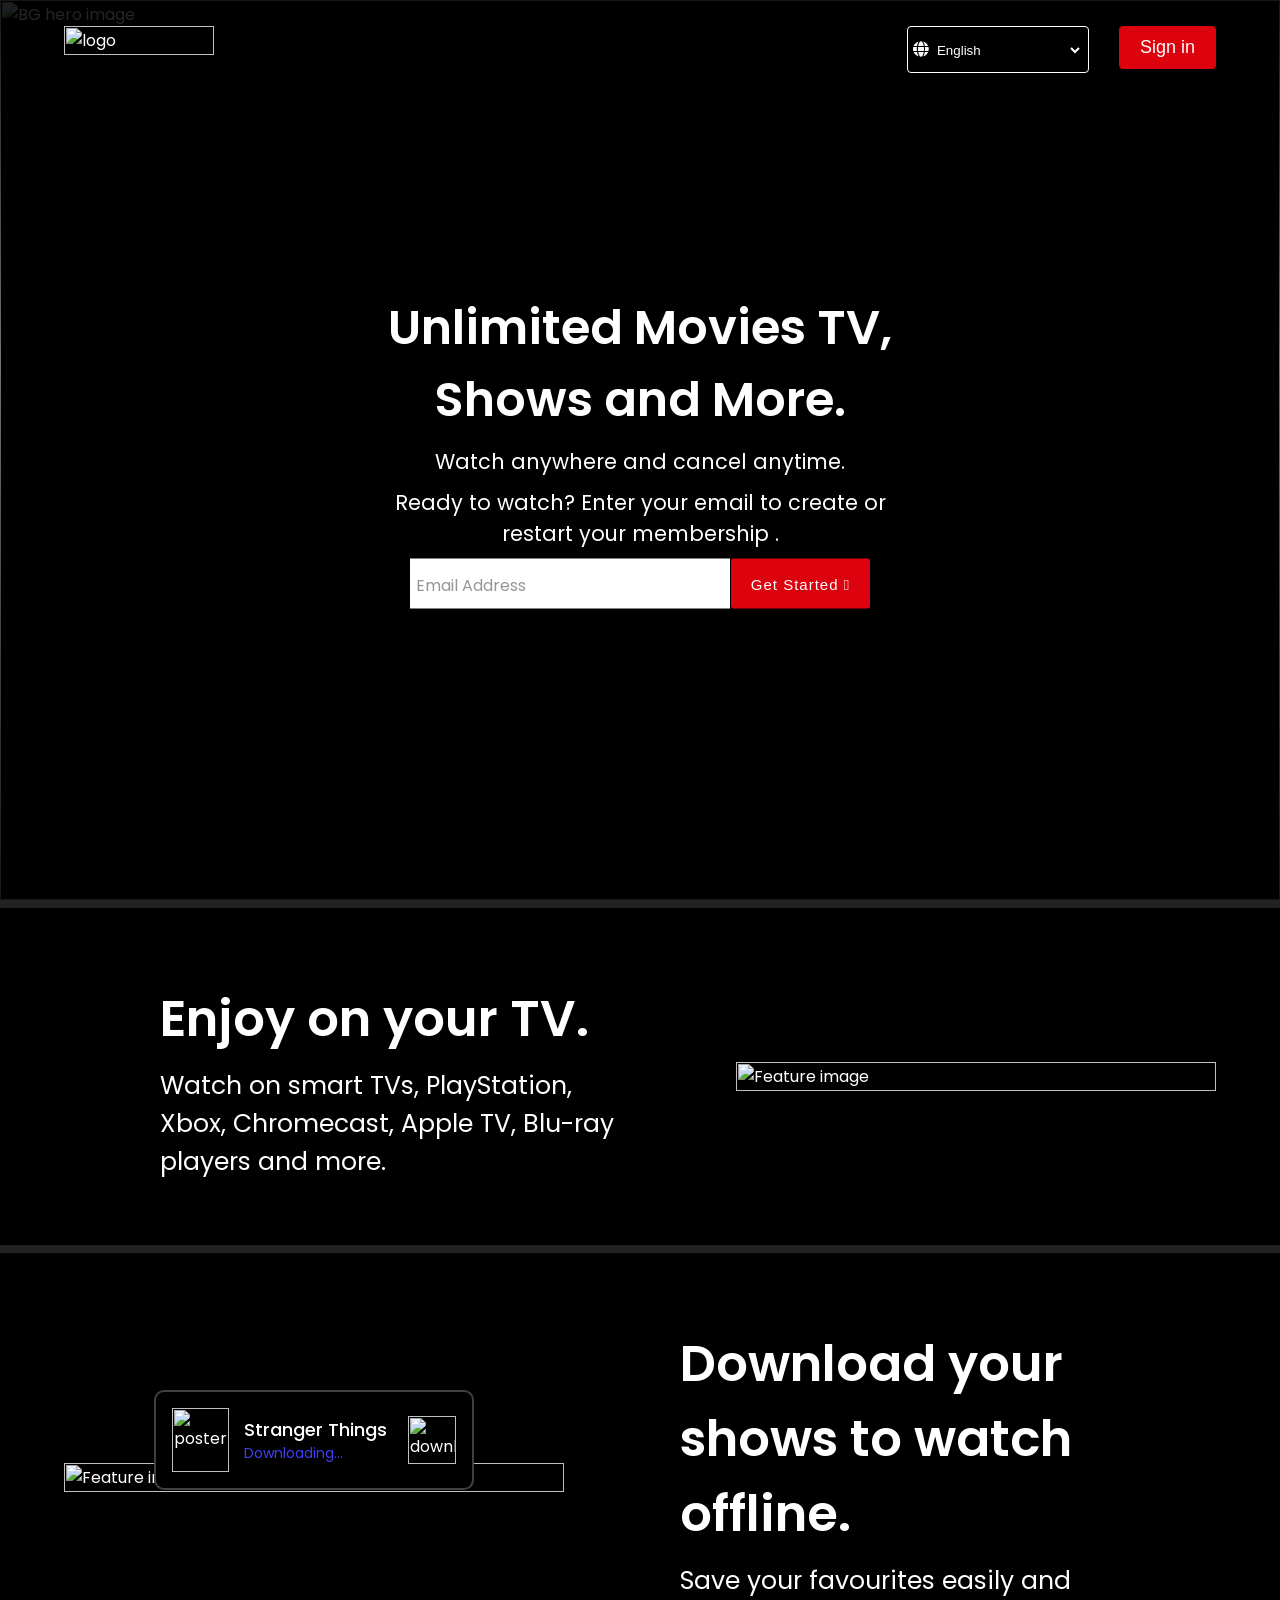
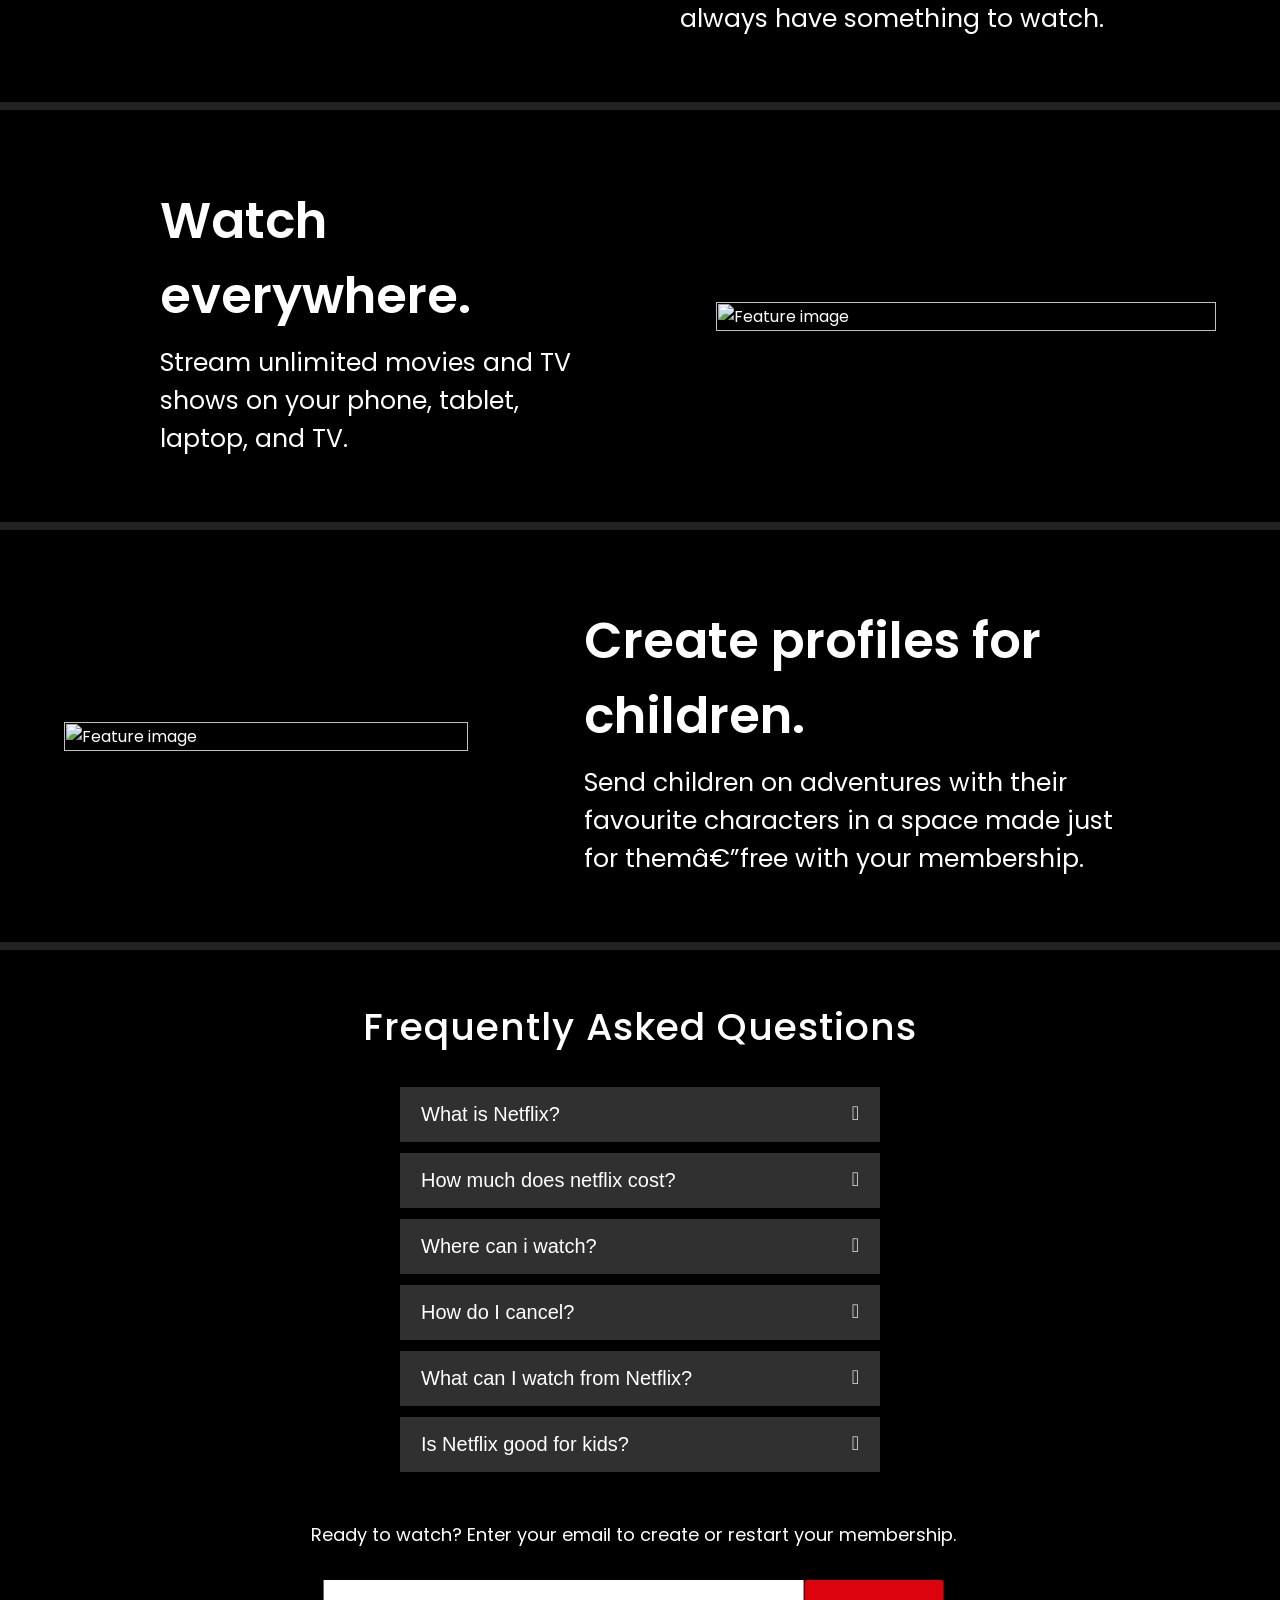
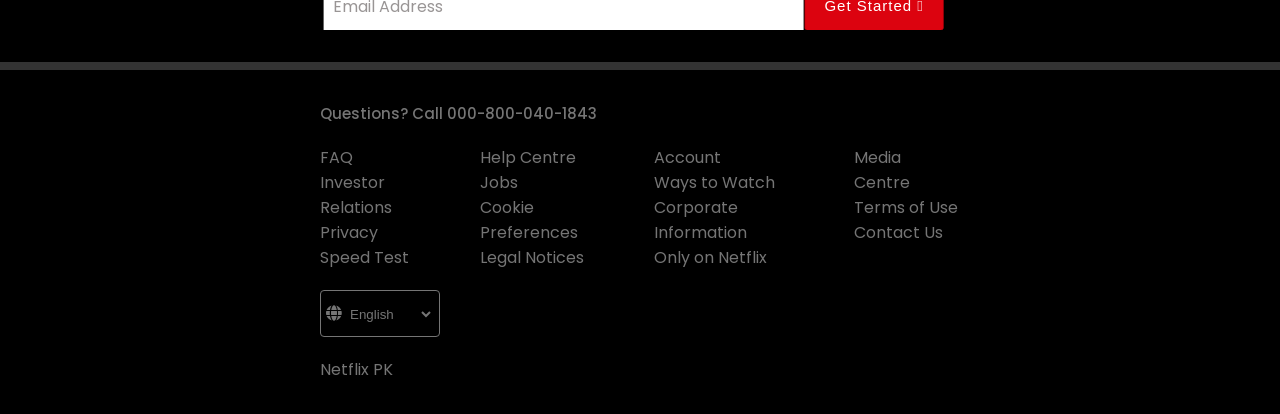
==== index.html @ ee26798b "Initial commit of Netflix Clone files" ====
<html>
  <head>
    <meta name="description" content="Hello this is my first web page!." />
    <meta name="viewport" content="width=device-width, initial-scale=1.0" />
    <link rel="stylesheet" href="src/styles.css" />
    <link
      rel="stylesheet"
      href="https://pro.fontawesome.com/releases/v5.10.0/css/all.css"
      integrity="sha384-AYmEC3Yw5cVb3ZcuHtOA93w35dYTsvhLPVnYs9eStHfGJvOvKxVfELGroGkvsg+p"
      crossorigin="anonymous"
    />
    <link rel="preconnect" href="https://fonts.googleapis.com" />
    <link rel="preconnect" href="https://fonts.gstatic.com" crossorigin />
    <link
      href="https://fonts.googleapis.com/css2?family=Poppins:ital,wght@0,100;0,200;0,300;0,400;0,500;0,600;0,700;0,800;0,900;1,100;1,200;1,300;1,400;1,500;1,600;1,700;1,800;1,900&display=swap"
      rel="stylesheet"
    />
    <title>Netflix PK - Watch TV Shows Online, Watch Movies Online</title>
    <link
      rel="icon"
      href="http://pngimg.com/uploads/netflix/small/netflix_PNG15.png"
    />
  </head>
  <body>
    <header>
      <nav class="navbar">
        <div class="navbar__brand">
          <img
            src="https://www.freepnglogos.com/uploads/netflix-logo-0.png"
            alt="logo"
            class="brand__logo"
          />
        </div>

        <div class="navbar__nav__items">
          <div class="nav__item">
            <div class="dropdown__container">
              <i class="fas fa-globe"></i>
              <select
                name="languages"
                id="languagesSelect"
                class="language__drop__down"
              >
                <option value="english" selected style="color: white;">English</option>
                <option value="hindi" style="color: white;">हिन्दी</option>
              </select>
            </div>
          </div>

          <div class="nav__item">
            <button class="signin__button">Sign in</button>
          </div>
        </div>
      </nav>
    </header>

    <main>
      <section class="hero">
        <div class="hero__bg__image__container">
          <img
            src="https://assets.nflxext.com/ffe/siteui/vlv3/9c5457b8-9ab0-4a04-9fc1-e608d5670f1a/710d74e0-7158-408e-8d9b-23c219dee5df/IN-en-20210719-popsignuptwoweeks-perspective_alpha_website_small.jpg"
            alt="BG hero image"
            class="hero__bg__image"
          />
        </div>
        <div class="hero__bg__overlay"></div>

        <div class="hero__card">
          <h1 class="hero__title">
            Unlimited Movies TV,<br />
            Shows and More.
          </h1>
          <p class="hero__subtitle">Watch anywhere and cancel anytime.</p>
          <p class="hero__description">
            Ready to watch? Enter your email to create or restart your
            membership .
          </p>

          <div class="email__form__container">
            <div class="form__container">
              <input type="email" class="email__input" placeholder=" " />
              <label class="email__label">Email Address</label>
            </div>
            <button class="primary__button">
              Get Started <i class="fal fa-chevron-right"></i>
            </button>
          </div>
        </div>
      </section>
      <section class="features__container">
        <!-- Feature 1 -->
        <div class="feature">
          <div class="feature__details">
            <h3 class="feature__title">Enjoy on your TV.</h3>
            <h5 class="feature__sub__title">
              Watch on smart TVs, PlayStation, Xbox, Chromecast, Apple TV,
              Blu-ray players and more.
            </h5>
          </div>
          <div class="feature__image__container">
            <img
              src="https://assets.nflxext.com/ffe/siteui/acquisition/ourStory/fuji/desktop/tv.png"
              alt="Feature image"
              class="feature__image"
            />
            <div class="feature__backgroud__video__container">
              <video
                autoplay=""
                loop=""
                muted=""
                class="feature__backgroud__video"
              >
                <source
                  src="https://assets.nflxext.com/ffe/siteui/acquisition/ourStory/fuji/desktop/video-tv-in-0819.m4v"
                  type="video/mp4"
                />
              </video>
            </div>
          </div>
        </div>
        <!-- Feature 2 -->
        <div class="feature">
          <div class="feature__details">
            <h3 class="feature__title">
              Download your shows to watch offline.
            </h3>
            <h5 class="feature__sub__title">
              Save your favourites easily and always have something to watch.
            </h5>
          </div>
          <div class="feature__image__container">
            <img
              src="https://assets.nflxext.com/ffe/siteui/acquisition/ourStory/fuji/desktop/mobile-0819.jpg"
              alt="Feature image"
              class="feature__image"
            />
            <div class="feature__2__poster__container">
              <div class="poster__container">
                <img
                  src="https://assets.nflxext.com/ffe/siteui/acquisition/ourStory/fuji/desktop/boxshot.png"
                  alt="poster"
                  class="poster"
                />
              </div>
              <div class="poster__details">
                <h4>Stranger Things</h4>
                <h6>Downloading...</h6>
              </div>
              <div class="download__gif__container">
                <img
                  src="https://assets.nflxext.com/ffe/siteui/acquisition/ourStory/fuji/desktop/download-icon.gif"
                  alt="downloading gif"
                  class="gif"
                />
              </div>
            </div>
          </div>
        </div>
        <!-- Feature 3 -->
        <div class="feature">
          <div class="feature__details">
            <h3 class="feature__title">Watch everywhere.</h3>
            <h5 class="feature__sub__title">
              Stream unlimited movies and TV shows on your phone, tablet,
              laptop, and TV.
            </h5>
          </div>
          <div class="feature__image__container feature__3__image__container">
            <img
              src="https://assets.nflxext.com/ffe/siteui/acquisition/ourStory/fuji/desktop/device-pile-in.png"
              alt="Feature image"
              class="feature__image feature__3__image"
            />
            <div
              class="feature__backgroud__video__container feature__3__backgroud__video__container"
            >
              <video
                autoplay=""
                loop=""
                muted=""
                class="feature__backgroud__video feature__3__backgroud__video"
              >
                <source
                  src="https://assets.nflxext.com/ffe/siteui/acquisition/ourStory/fuji/desktop/video-devices-in.m4v"
                  type="video/mp4"
                />
              </video>
            </div>
          </div>
        </div>
        <!-- Feature 4 -->
        <div class="feature">
          <div class="feature__details">
            <h3 class="feature__title">Create profiles for children.</h3>
            <h5 class="feature__sub__title">
              Send children on adventures with their favourite characters in a
              space made just for them—free with your membership.
            </h5>
          </div>
          <div class="feature__image__container">
            <img
              src="https://occ-0-4023-2164.1.nflxso.net/dnm/api/v6/19OhWN2dO19C9txTON9tvTFtefw/AAAABVxdX2WnFSp49eXb1do0euaj-F8upNImjofE77XStKhf5kUHG94DPlTiGYqPeYNtiox-82NWEK0Ls3CnLe3WWClGdiJP.png?r=5cf"
              alt="Feature image"
              class="feature__image"
            />
          </div>
        </div>
      </section>
      <section class="FAQ__list__container">
        <h1 class="FAQ__heading">Frequently Asked Questions</h1>
        <div class="FAQ__list">
          <div class="FAQ__accordian">
            <button class="FAQ__title">
              What is Netflix?<i class="fal fa-plus"></i>
            </button>
            <div class="FAQ__visible">
              <p>
                Netflix is a streaming service that offers a wide variety of
                award-winning TV shows, movies, anime, documentaries and more –
                on thousands of internet-connected devices.
              </p>
              <p>
                You can watch as much as you want, whenever you want, without a
                single ad – all for one low monthly price. There's always
                something new to discover, and new TV shows and movies are added
                every week!
              </p>
            </div>
          </div>
          <div class="FAQ__accordian">
            <button class="FAQ__title">
              How much does netflix cost?<i class="fal fa-plus"></i>
            </button>
            <div class="FAQ__visible">
              <p>
                Watch Netflix on your smartphone, tablet, Smart TV, laptop, or
                streaming device, all for one fixed monthly fee. Plans range
                from ₹ 199 to ₹ 799 a month. No extra costs, no contracts.
              </p>
            </div>
          </div>
          <div class="FAQ__accordian">
            <button class="FAQ__title">
              Where can i watch?<i class="fal fa-plus"></i>
            </button>
            <div class="FAQ__visible">
              <p>
                Watch anywhere, anytime, on an unlimited number of devices. Sign
                in with your Netflix account to watch instantly on the web at
                netflix.com from your personal computer or on any
                internet-connected device that offers the Netflix app, including
                smart TVs, smartphones, tablets, streaming media players and
                game consoles.
              </p>
              <p>
                You can also download your favourite shows with the iOS,
                Android, or Windows 10 app. Use downloads to watch while you're
                on the go and without an internet connection. Take Netflix with
                you anywhere.
              </p>
            </div>
          </div>
          <div class="FAQ__accordian">
            <button class="FAQ__title">
              How do I cancel?<i class="fal fa-plus"></i>
            </button>
            <div class="FAQ__visible">
              <p>
                Netflix is flexible. There are no annoying contracts and no
                commitments. You can easily cancel your account online in two
                clicks. There are no cancellation fees – start or stop your
                account anytime.
              </p>
            </div>
          </div>
          <div class="FAQ__accordian">
            <button class="FAQ__title">
              What can I watch from Netflix?<i class="fal fa-plus"></i>
            </button>
            <div class="FAQ__visible">
              <p>
                Netflix has an extensive library of feature films,
                documentaries, TV shows, anime, award-winning Netflix originals,
                and more. Watch as much as you want, anytime you want.
              </p>
            </div>
          </div>
          <div class="FAQ__accordian">
            <button class="FAQ__title">
              Is Netflix good for kids?<i class="fal fa-plus"></i>
            </button>
            <div class="FAQ__visible">
              <p>
                The Netflix Kids experience is included in your membership to
                give parents control while kids enjoy family-friendly TV shows
                and films in their own space.
              </p>
              <p>
                Kids profiles come with PIN-protected parental controls that let
                you restrict the maturity rating of content kids can watch and
                block specific titles you don’t want kids to see.
              </p>
            </div>
          </div>
        </div>
        <div class="FAQ__get__started__email">
          <h3>
            Ready to watch? Enter your email to create or restart your
            membership.
          </h3>
          <div class="email__form__container">
            <div class="form__container">
              <input type="email" class="email__input" placeholder=" " />
              <label class="email__label">Email Address</label>
            </div>
            <button class="primary__button">
              Get Started <i class="fal fa-chevron-right"></i>
            </button>
          </div>
        </div>
      </section>
    </main>

    <footer>
      <div class="footer__row__1">
        <h4>Questions? Call 000-800-040-1843</h4>
      </div>
      <div class="footer__row__2">
        <div class="column__1">
          <p>FAQ</p>
          <p>Investor Relations</p>
          <p>Privacy</p>
          <p>Speed Test</p>
        </div>
        <div class="column__2">
          <p>Help Centre</p>
          <p>Jobs</p>
          <p>Cookie Preferences</p>
          <p>Legal Notices</p>
        </div>
        <div class="column__3">
          <p>Account</p>
          <p>Ways to Watch</p>
          <p>Corporate Information</p>
          <p>Only on Netflix</p>
        </div>
        <div class="column__4">
          <p>Media Centre</p>
          <p>Terms of Use</p>
          <p>Contact Us</p>
        </div>
      </div>
      <div class="footer__row__3">
        <div class="dropdown__container">
          <i class="fas fa-globe"></i>
          <select
            name="languages"
            id="languagesSelect"
            class="language__drop__down"
          >
            <option value="english" selected>English</option>
            <option value="urdu">اردو</option>
          </select>
        </div>
      </div>
      <div class="footer__row__4">
        <p>Netflix PK</p>
      </div>
    </footer>

    <script src="src/index.js"></script>
  </body>
</html>
---- src/styles.css ----
* {
  margin: 0;
  padding: 0;
  box-sizing: border-box;
}

body {
  background-color: black;
  color: white;
  font-family: "Poppins", sans-serif;
}

.navbar {
  position: absolute;
  top: 0;
  width: 100%;
  display: flex;
  justify-content: space-between;
  padding: 3% 5%;
  z-index: 10;
}

.navbar__brand {
  width: 100px;
  height: 100%;
}

.brand__logo {
  width: 100%;
  height: 100%;
}

.language__drop__down {
  background: transparent;
  border: none;
  color: white;
}

.language__drop__down:focus {
  outline: none;
}

.language__drop__down option {
  background-color: black;
}

.dropdown__container {
  border: 1px solid white;
  padding: 0.4rem;
  border-radius: 4px;
  background: rgba(0, 0, 0, 0.4);
}

.signin__button {
  background-color: #dc030f;
  border: 1px solid #dc030f;
  color: white;
  padding: 0.25rem 0.5rem;
  border-radius: 4px;
}

.navbar__nav__items {
  display: flex;
  gap: 10px;
}

.hero__bg__image__container {
  width: 100%;
  height: 80vh;
}

.hero__bg__image {
  width: 100%;
  height: 100%;
  object-fit: cover;
}

.hero__bg__overlay {
  position: absolute;
  inset: 0;
  width: 100%;
  height: 80vh;
  background: rgba(0, 0, 0, 0.4);
  background-image: linear-gradient(
    to top,
    rgba(0, 0, 0, 0.8) 0,
    rgba(0, 0, 0, 0) 60%,
    rgba(0, 0, 0, 0.8) 100%
  );
}

.hero__card {
  position: absolute;
  top: 20%;
  text-align: center;
  display: flex;
  flex-direction: column;
  gap: 10px;
}

.hero__title {
  font-weight: 600;
  font-size: 2rem;
}

.hero__subtitle,
.hero__description {
  font-weight: 400;
  font-size: 1rem;
}

.hero__description {
  margin: 0 50px;
}

.email__input {
  border: none;
  background: transparent;
  width: 100%;
  height: 100%;
  padding-left: 7px;
}
.email__label {
  color: black;
  position: absolute;
  top: 28%;
  left: 2%;
  color: rgb(153, 149, 149);
  transition: 0.5s;
}

.email__form__container {
  display: flex;
  flex-direction: column;
  justify-content: center;
  align-items: center;
  gap: 15px;
}

.form__container {
  background-color: white;
  width: 90%;
  height: 50px;
  position: relative;
}

.email__input:focus + .email__label {
  top: 0.2rem;
  font-size: 10px;
}

.email__input:not(:placeholder-shown).email__input:not(:focus) + .email__label {
  top: 0.2rem;
  font-size: 10px;
}

.email__input:focus-visible {
  outline: none;
}

.primary__button {
  background-color: #dc030f;
  border: 1px solid #dc030f;
  color: white;
  padding: 0.8rem 1.2rem;
  border-radius: 2px;
  font-size: 15px;
  letter-spacing: 1px;
}

.feature {
  border-top: 8px solid #222;
  padding: 2rem 1rem;
}

.feature__details {
  text-align: center;
}

.feature__title {
  font-size: 25px;
  font-weight: 600;
  margin: 10px 0;
}

.feature__sub__title {
  font-size: 15px;
  font-weight: 400;
}

.feature__image__container {
  width: 100%;
  position: relative;
}
.feature__image {
  width: 100%;
}

.feature__backgroud__video__container {
  position: absolute;
  width: 100%;
  top: 20%;
  left: 13%;
  height: 100%;
  max-width: 73%;
  max-height: 54%;
  z-index: -2;
}

.feature__backgroud__video {
  width: 100%;
}

.feature__2__poster__container {
  position: absolute;
  bottom: 8%;
  left: 50%;
  transform: translateX(-50%);
  width: 100%;
  max-width: 16em;
  display: flex;
  align-items: center;
  background-color: black;
  border: 2px solid rgba(255, 255, 255, 0.25);
  border-radius: 10px;
  height: 60px;
  padding: 0.25rem 0.6rem;
  gap: 15px;
}

.poster__container {
  width: 20%;
}

.poster {
  width: 100%;
  height: 100%;
}
.poster__details {
  width: 60%;
}
.poster__details > h4 {
  font-size: 13px;
  font-weight: 500;
}
.poster__details > h6 {
  font-size: 12px;
  font-weight: 400;
  color: rgb(63, 63, 246);
}

.download__gif__container {
  width: 20%;
  height: 100%;
}
.gif {
  width: 100%;
  height: 100%;
}

.feature__3__backgroud__video__container {
  max-width: 63%;
  max-height: 47%;
  z-index: -2;
  top: 9%;
  left: 19%;
}

.FAQ__accordian {
  width: 100%;
}
.FAQ__title {
  width: 100%;
  display: flex;
  justify-content: space-between;
  padding: 15px 20px;
  font-size: 18px;
  background-color: #303030;
  border: 1px solid #303030;
  color: white;
}

.FAQ__visible {
  background-color: #303030;
  border-top: 1px solid black;
  max-height: 0;
  overflow: hidden;
  transition: max-height 0.5s ease-in-out;
}

.FAQ__visible > p {
  margin: 1rem;
}
.FAQ__list__container {
  border-top: 8px solid #222;
  padding: 2rem 0;
}
.FAQ__heading {
  font-size: 20px;
  text-align: center;
  font-weight: 600;
  margin: 1rem 3rem;
}

.FAQ__list {
  display: flex;
  flex-direction: column;
  justify-content: center;
  align-items: center;
  gap: 10px;
}

.FAQ__get__started__email {
  text-align: center;
}

.FAQ__get__started__email > h3 {
  font-size: 18px;
  font-weight: 400;
  margin: 2rem 0;
}

footer {
  border-top: 8px solid #333;
  padding: 2rem 1rem;
  color: #757575;
  display: flex;
  flex-direction: column;
  gap: 20px;
}

.footer__row__2 {
  display: flex;
  flex-wrap: wrap;
  justify-content: space-around;
  gap: 20px;
}

.footer__row__1 > h4 {
  font-size: 15px;
  font-weight: 500;
}

.footer__row__3 > .dropdown__container {
  width: fit-content;
  border: 1px solid #757575;
  color: #757575;
}

.footer__row__3 > .dropdown__container > .language__drop__down {
  color: #757575;
}

@media (min-width: 768px) {
  .hero__bg__image__container {
    height: 100vh;
  }

  .hero__bg__overlay {
    height: 100vh;
  }
  .hero__card {
    top: 40%;
    left: 30%;
    transform: translate(-20%, -20%);
  }
  .hero__title {
    font-size: 3rem;
  }
  .hero__subtitle,
  .hero__description {
    font-size: 1.3rem;
  }

  .feature {
    padding: 4rem;
  }

  .feature__title {
    font-size: 35px;
  }

  .feature__sub__title {
    font-size: 20px;
  }
  .feature__2__poster__container {
    max-width: 26em;
    height: 85px;
  }
  .poster__container {
    width: 15%;
  }
  .download__gif__container {
    width: 3rem;
    height: 3rem;
  }

  .poster__details > h4 {
    font-size: 18px;
  }
  .poster__details > h6 {
    font-size: 14px;
  }
  .FAQ__title {
    font-size: 20px;
  }
  .FAQ__heading {
    font-size: 38px;
    font-weight: 500;
    letter-spacing: 1px;
  }
  .FAQ__list {
    padding: 1rem 5rem;
  }
  .FAQ__get__started__email {
    width: 75%;
    display: flex;
    flex-direction: column;
    justify-content: center;
    transform: translateX(15%);
  }
}

@media (min-width: 1024px) {
  .navbar {
    padding: 2% 5%;
  }

  .navbar__brand {
    width: 150px;
  }

  .signin__button {
    padding: 10px 20px;
    font-size: 18px;
  }
  .dropdown__container {
    padding: 10px 5px;
  }

  .navbar__nav__items {
    gap: 30px;
  }

  .hero__card {
    top: 50%;
    left: 50%;
    transform: translate(-50%, -50%);
  }

  .form__container {
    width: 50%;
  }
  .email__form__container {
    flex-direction: row;
    align-items: center;
    gap: 1px;
  }
  .primary__button {
    height: 50px;
  }

  .feature {
    display: flex;
    align-items: center;
    justify-content: space-between;
    gap: 20px;
  }

  .feature__details {
    text-align: left;
    padding: 0 6rem;
  }

  .feature__title {
    font-size: 50px;
  }

  .feature__sub__title {
    font-size: 25px;
  }

  .feature__image__container {
    max-width: 500px;
  }

  .feature:nth-child(even) {
    flex-direction: row-reverse;
  }

  .feature__2__poster__container {
    max-width: 20em;
    height: 100px;
    padding: 1rem;
  }
  .poster__container {
    width: 20%;
  }
  .FAQ__list {
    padding: 1rem 25rem;
  }
  .FAQ__get__started__email {
    transform: translateX(16%);
  }
  footer {
    padding: 2rem 20rem;
    justify-content: flex-start;
    text-align: left;
    align-items: flex-start;
  }

  .footer__row__2 {
    justify-content: space-between;
    align-items: flex-start;
    flex-wrap: nowrap;
  }

  .footer__row__1,
  .footer__row__3,
  .footer__row__4 {
    align-self: flex-start;
  }
}

@media (min-width: 1254px) {
}
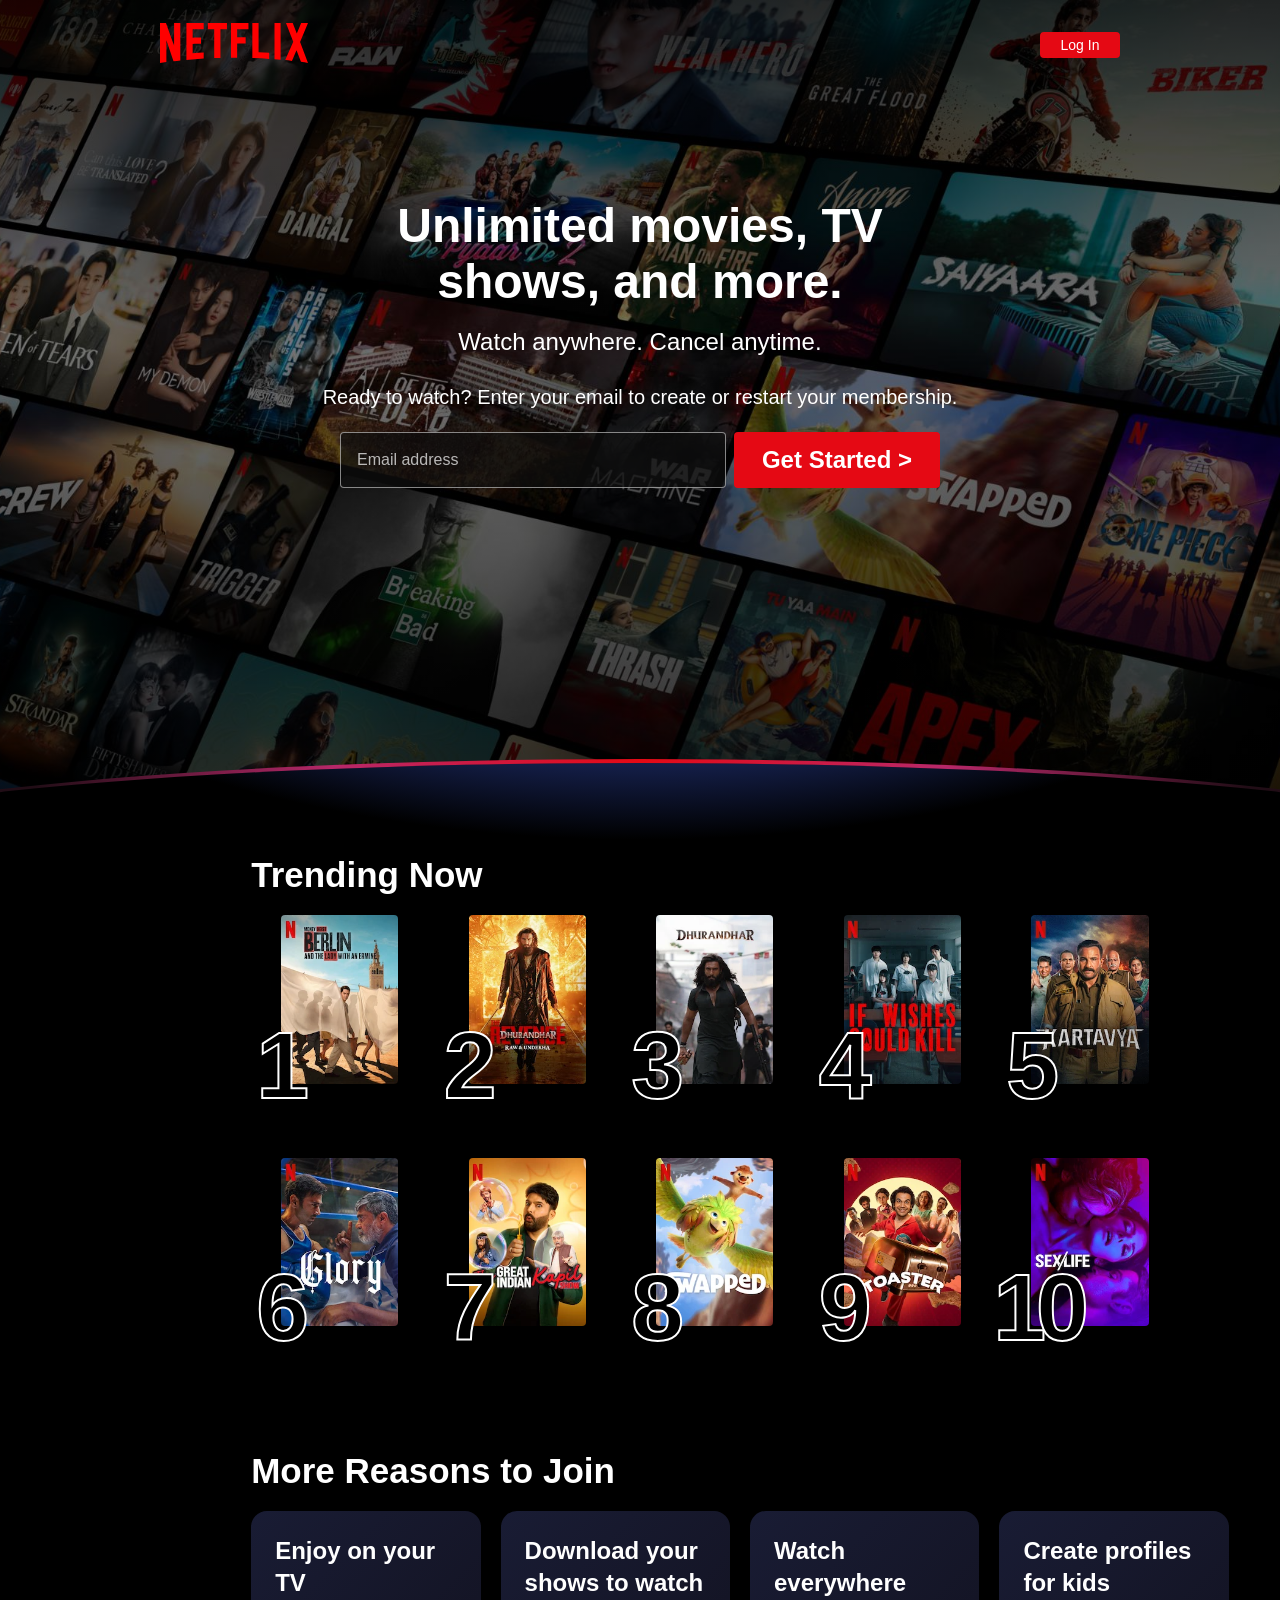
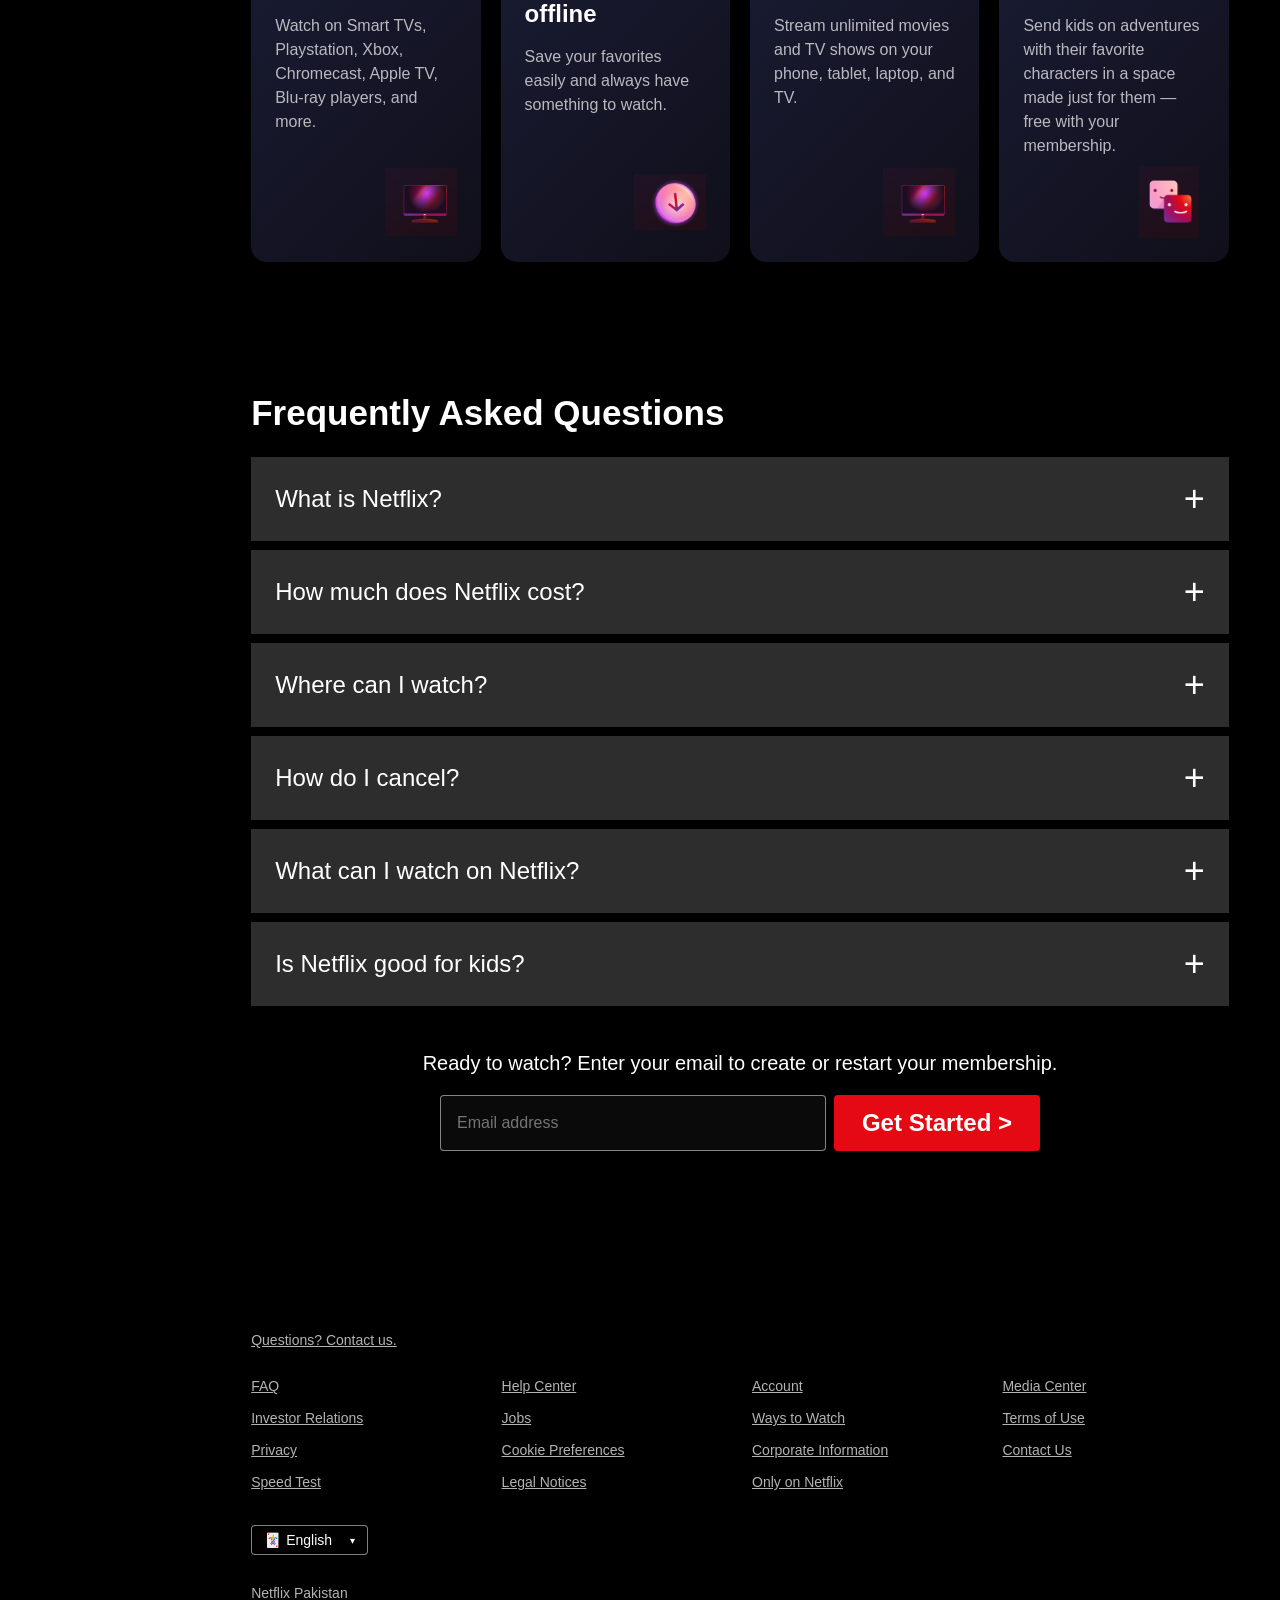
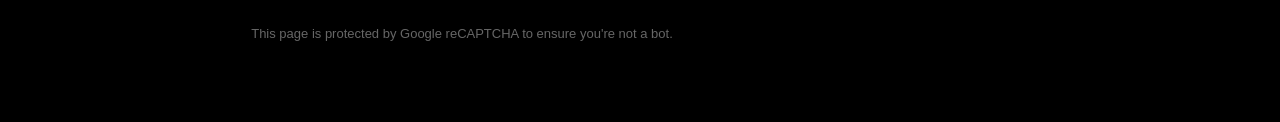
==== commit 8c1fbbd7: "Updated the structure and images and files" ====
--- a/index.html
+++ b/index.html
@@ -1,373 +1,315 @@
-<html>
+<!doctype html>
+<html lang="en">
   <head>
-    <meta name="description" content="Hello this is my first web page!." />
+    <meta charset="UTF-8" />
     <meta name="viewport" content="width=device-width, initial-scale=1.0" />
-    <link rel="stylesheet" href="src/styles.css" />
-    <link
-      rel="stylesheet"
-      href="https://pro.fontawesome.com/releases/v5.10.0/css/all.css"
-      integrity="sha384-AYmEC3Yw5cVb3ZcuHtOA93w35dYTsvhLPVnYs9eStHfGJvOvKxVfELGroGkvsg+p"
-      crossorigin="anonymous"
-    />
-    <link rel="preconnect" href="https://fonts.googleapis.com" />
-    <link rel="preconnect" href="https://fonts.gstatic.com" crossorigin />
-    <link
-      href="https://fonts.googleapis.com/css2?family=Poppins:ital,wght@0,100;0,200;0,300;0,400;0,500;0,600;0,700;0,800;0,900;1,100;1,200;1,300;1,400;1,500;1,600;1,700;1,800;1,900&display=swap"
-      rel="stylesheet"
-    />
-    <title>Netflix PK - Watch TV Shows Online, Watch Movies Online</title>
-    <link
-      rel="icon"
-      href="http://pngimg.com/uploads/netflix/small/netflix_PNG15.png"
-    />
+    <title>NETFLIX CLONE</title>
+   <link rel="stylesheet" href="style.css">
+   <link rel="stylesheet" href="profiles.css">
   </head>
   <body>
-    <header>
-      <nav class="navbar">
-        <div class="navbar__brand">
-          <img
-            src="https://www.freepnglogos.com/uploads/netflix-logo-0.png"
-            alt="logo"
-            class="brand__logo"
-          />
-        </div>
-
-        <div class="navbar__nav__items">
-          <div class="nav__item">
-            <div class="dropdown__container">
-              <i class="fas fa-globe"></i>
-              <select
-                name="languages"
-                id="languagesSelect"
-                class="language__drop__down"
-              >
-                <option value="english" selected style="color: white;">English</option>
-                <option value="hindi" style="color: white;">हिन्दी</option>
-              </select>
-            </div>
-          </div>
-
-          <div class="nav__item">
-            <button class="signin__button">Sign in</button>
-          </div>
+    <div class="main">
+      <div class="box"></div>
+
+      <nav>
+        <span>
+          <img src="assests/logo/logo.svg" alt="netflix logo" />
+        </span>
+        <div>
+          <a href="profiles.html">
+            <button class="btn">Log In</button>
+          </a>
         </div>
       </nav>
-    </header>
-
-    <main>
-      <section class="hero">
-        <div class="hero__bg__image__container">
-          <img
-            src="https://assets.nflxext.com/ffe/siteui/vlv3/9c5457b8-9ab0-4a04-9fc1-e608d5670f1a/710d74e0-7158-408e-8d9b-23c219dee5df/IN-en-20210719-popsignuptwoweeks-perspective_alpha_website_small.jpg"
-            alt="BG hero image"
-            class="hero__bg__image"
-          />
-        </div>
-        <div class="hero__bg__overlay"></div>
-
-        <div class="hero__card">
-          <h1 class="hero__title">
-            Unlimited Movies TV,<br />
-            Shows and More.
-          </h1>
-          <p class="hero__subtitle">Watch anywhere and cancel anytime.</p>
-          <p class="hero__description">
-            Ready to watch? Enter your email to create or restart your
-            membership .
-          </p>
-
-          <div class="email__form__container">
-            <div class="form__container">
-              <input type="email" class="email__input" placeholder=" " />
-              <label class="email__label">Email Address</label>
-            </div>
-            <button class="primary__button">
-              Get Started <i class="fal fa-chevron-right"></i>
-            </button>
-          </div>
+
+      <div class="hero">
+        <h1>
+          Unlimited movies, TV <br />
+          shows, and more.
+        </h1>
+        <h3>Watch anywhere. Cancel anytime.</h3>
+        <p>
+          Ready to watch? Enter your email to create or restart your membership.
+        </p>
+        <div class="input-container">
+          <input type="email" placeholder="Email address" class="email-input" />
+          <button type="submit" class="btn-email">Get Started &gt;</button>
+        </div>
+      </div>
+
+      <section class="section">
+        <div class="default-ltr-iqcdef-cache-dulgtd"> 
+          <div class="default-ltr-iqcdef-cache-1f97ztc"></div>
+          <div class="default-ltr-iqcdef-cache-jtcpfi"></div>
         </div>
       </section>
-      <section class="features__container">
-        <!-- Feature 1 -->
-        <div class="feature">
-          <div class="feature__details">
-            <h3 class="feature__title">Enjoy on your TV.</h3>
-            <h5 class="feature__sub__title">
-              Watch on smart TVs, PlayStation, Xbox, Chromecast, Apple TV,
-              Blu-ray players and more.
-            </h5>
-          </div>
-          <div class="feature__image__container">
+    </div>
+
+    <div class="article">
+      <div class="article-custom-container">
+        <div class="article-heading">
+          <h2 class="article-heading-main">Trending Now</h2>
+        </div>
+
+        <div class="article-slider-wrapper">
+          <ul class="article-list">
+            <li class="article-item">
+              <span class="trending-number">1</span
+              ><img src="assests/images/1.webp" alt="Article 1" />
+            </li>
+            <li class="article-item">
+              <span class="trending-number">2</span
+              ><img src="assests/images/2.webp" alt="Article 2" />
+            </li>
+            <li class="article-item">
+              <span class="trending-number">3</span
+              ><img src="assests/images/3.webp" alt="Article 3" />
+            </li>
+            <li class="article-item">
+              <span class="trending-number">4</span
+              ><img src="assests/images/4.webp" alt="Article 4" />
+            </li>
+            <li class="article-item">
+              <span class="trending-number">5</span
+              ><img src="assests/images/5.webp" alt="Article 5" />
+            </li>
+            <li class="article-item">
+              <span class="trending-number">6</span
+              ><img src="assests/images/6.webp" alt="Article 6" />
+            </li>
+            <li class="article-item">
+              <span class="trending-number">7</span
+              ><img src="assests/images/7.webp" alt="Article 7" />
+            </li>
+            <li class="article-item">
+              <span class="trending-number">8</span
+              ><img src="assests/images/8.webp" alt="Article 8" />
+            </li>
+            <li class="article-item">
+              <span class="trending-number">9</span
+              ><img src="assests/images/9.webp" alt="Article 9" />
+            </li>
+            <li class="article-item">
+              <span class="trending-number">10</span
+              ><img src="assests/images/10.webp" alt="Article 10" />
+            </li>
+          </ul>
+        </div>
+      </div>
+    </div>
+    <section class="reasons-section">
+      <div class="reasons-custom-container">
+        <div class="reasons-heading">
+          <h2 class="reasons-heading-main">More Reasons to Join</h2>
+        </div>
+
+        <ul class="reasons-list">
+          <li class="reason-item">
+            <h3 class="card-title">Enjoy on your TV</h3>
+            <p class="card-text">
+              Watch on Smart TVs, Playstation, Xbox, Chromecast, Apple TV,
+              Blu-ray players, and more.
+            </p>
+            <img src="assests/images/tv.png" alt="TV Icon" class="card-icon" />
+          </li>
+
+          <li class="reason-item">
+            <h3 class="card-title">Download your shows to watch offline</h3>
+            <p class="card-text">
+              Save your favorites easily and always have something to watch.
+            </p>
             <img
-              src="https://assets.nflxext.com/ffe/siteui/acquisition/ourStory/fuji/desktop/tv.png"
-              alt="Feature image"
-              class="feature__image"
+              src="assests/images/download.png"
+              alt="Download Icon"
+              class="card-icon"
             />
-            <div class="feature__backgroud__video__container">
-              <video
-                autoplay=""
-                loop=""
-                muted=""
-                class="feature__backgroud__video"
-              >
-                <source
-                  src="https://assets.nflxext.com/ffe/siteui/acquisition/ourStory/fuji/desktop/video-tv-in-0819.m4v"
-                  type="video/mp4"
-                />
-              </video>
-            </div>
-          </div>
-        </div>
-        <!-- Feature 2 -->
-        <div class="feature">
-          <div class="feature__details">
-            <h3 class="feature__title">
-              Download your shows to watch offline.
-            </h3>
-            <h5 class="feature__sub__title">
-              Save your favourites easily and always have something to watch.
-            </h5>
-          </div>
-          <div class="feature__image__container">
-            <img
-              src="https://assets.nflxext.com/ffe/siteui/acquisition/ourStory/fuji/desktop/mobile-0819.jpg"
-              alt="Feature image"
-              class="feature__image"
-            />
-            <div class="feature__2__poster__container">
-              <div class="poster__container">
-                <img
-                  src="https://assets.nflxext.com/ffe/siteui/acquisition/ourStory/fuji/desktop/boxshot.png"
-                  alt="poster"
-                  class="poster"
-                />
-              </div>
-              <div class="poster__details">
-                <h4>Stranger Things</h4>
-                <h6>Downloading...</h6>
-              </div>
-              <div class="download__gif__container">
-                <img
-                  src="https://assets.nflxext.com/ffe/siteui/acquisition/ourStory/fuji/desktop/download-icon.gif"
-                  alt="downloading gif"
-                  class="gif"
-                />
-              </div>
-            </div>
-          </div>
-        </div>
-        <!-- Feature 3 -->
-        <div class="feature">
-          <div class="feature__details">
-            <h3 class="feature__title">Watch everywhere.</h3>
-            <h5 class="feature__sub__title">
+          </li>
+
+          <li class="reason-item">
+            <h3 class="card-title">Watch everywhere</h3>
+            <p class="card-text">
               Stream unlimited movies and TV shows on your phone, tablet,
               laptop, and TV.
-            </h5>
-          </div>
-          <div class="feature__image__container feature__3__image__container">
+            </p>
             <img
-              src="https://assets.nflxext.com/ffe/siteui/acquisition/ourStory/fuji/desktop/device-pile-in.png"
-              alt="Feature image"
-              class="feature__image feature__3__image"
+              src="assests/images/tv.png"
+              alt="Telescope Icon"
+              class="card-icon"
             />
-            <div
-              class="feature__backgroud__video__container feature__3__backgroud__video__container"
-            >
-              <video
-                autoplay=""
-                loop=""
-                muted=""
-                class="feature__backgroud__video feature__3__backgroud__video"
-              >
-                <source
-                  src="https://assets.nflxext.com/ffe/siteui/acquisition/ourStory/fuji/desktop/video-devices-in.m4v"
-                  type="video/mp4"
-                />
-              </video>
-            </div>
-          </div>
-        </div>
-        <!-- Feature 4 -->
-        <div class="feature">
-          <div class="feature__details">
-            <h3 class="feature__title">Create profiles for children.</h3>
-            <h5 class="feature__sub__title">
-              Send children on adventures with their favourite characters in a
-              space made just for them—free with your membership.
-            </h5>
-          </div>
-          <div class="feature__image__container">
+          </li>
+
+          <li class="reason-item">
+            <h3 class="card-title">Create profiles for kids</h3>
+            <p class="card-text">
+              Send kids on adventures with their favorite characters in a space
+              made just for them — free with your membership.
+            </p>
             <img
-              src="https://occ-0-4023-2164.1.nflxso.net/dnm/api/v6/19OhWN2dO19C9txTON9tvTFtefw/AAAABVxdX2WnFSp49eXb1do0euaj-F8upNImjofE77XStKhf5kUHG94DPlTiGYqPeYNtiox-82NWEK0Ls3CnLe3WWClGdiJP.png?r=5cf"
-              alt="Feature image"
-              class="feature__image"
+              src="assests/images/kids.png"
+              alt="Kids Icon"
+              class="card-icon"
             />
-          </div>
-        </div>
-      </section>
-      <section class="FAQ__list__container">
-        <h1 class="FAQ__heading">Frequently Asked Questions</h1>
-        <div class="FAQ__list">
-          <div class="FAQ__accordian">
-            <button class="FAQ__title">
-              What is Netflix?<i class="fal fa-plus"></i>
-            </button>
-            <div class="FAQ__visible">
-              <p>
-                Netflix is a streaming service that offers a wide variety of
-                award-winning TV shows, movies, anime, documentaries and more –
-                on thousands of internet-connected devices.
-              </p>
-              <p>
-                You can watch as much as you want, whenever you want, without a
-                single ad – all for one low monthly price. There's always
-                something new to discover, and new TV shows and movies are added
-                every week!
-              </p>
-            </div>
-          </div>
-          <div class="FAQ__accordian">
-            <button class="FAQ__title">
-              How much does netflix cost?<i class="fal fa-plus"></i>
-            </button>
-            <div class="FAQ__visible">
-              <p>
-                Watch Netflix on your smartphone, tablet, Smart TV, laptop, or
-                streaming device, all for one fixed monthly fee. Plans range
-                from ₹ 199 to ₹ 799 a month. No extra costs, no contracts.
-              </p>
-            </div>
-          </div>
-          <div class="FAQ__accordian">
-            <button class="FAQ__title">
-              Where can i watch?<i class="fal fa-plus"></i>
-            </button>
-            <div class="FAQ__visible">
-              <p>
-                Watch anywhere, anytime, on an unlimited number of devices. Sign
-                in with your Netflix account to watch instantly on the web at
-                netflix.com from your personal computer or on any
-                internet-connected device that offers the Netflix app, including
-                smart TVs, smartphones, tablets, streaming media players and
-                game consoles.
-              </p>
-              <p>
-                You can also download your favourite shows with the iOS,
-                Android, or Windows 10 app. Use downloads to watch while you're
-                on the go and without an internet connection. Take Netflix with
-                you anywhere.
-              </p>
-            </div>
-          </div>
-          <div class="FAQ__accordian">
-            <button class="FAQ__title">
-              How do I cancel?<i class="fal fa-plus"></i>
-            </button>
-            <div class="FAQ__visible">
-              <p>
-                Netflix is flexible. There are no annoying contracts and no
-                commitments. You can easily cancel your account online in two
-                clicks. There are no cancellation fees – start or stop your
-                account anytime.
-              </p>
-            </div>
-          </div>
-          <div class="FAQ__accordian">
-            <button class="FAQ__title">
-              What can I watch from Netflix?<i class="fal fa-plus"></i>
-            </button>
-            <div class="FAQ__visible">
-              <p>
-                Netflix has an extensive library of feature films,
-                documentaries, TV shows, anime, award-winning Netflix originals,
-                and more. Watch as much as you want, anytime you want.
-              </p>
-            </div>
-          </div>
-          <div class="FAQ__accordian">
-            <button class="FAQ__title">
-              Is Netflix good for kids?<i class="fal fa-plus"></i>
-            </button>
-            <div class="FAQ__visible">
-              <p>
-                The Netflix Kids experience is included in your membership to
-                give parents control while kids enjoy family-friendly TV shows
-                and films in their own space.
-              </p>
-              <p>
-                Kids profiles come with PIN-protected parental controls that let
-                you restrict the maturity rating of content kids can watch and
-                block specific titles you don’t want kids to see.
-              </p>
-            </div>
-          </div>
-        </div>
-        <div class="FAQ__get__started__email">
-          <h3>
+          </li>
+        </ul>
+      </div>
+    </section>
+    <section class="faq-section">
+      <div class="faq-custom-container">
+        <div class="faq-heading">
+          <h2 class="faq-heading-main">Frequently Asked Questions</h2>
+        </div>
+
+        <ul class="faq-list">
+          <li class="faq-item">
+            <button class="faq-question">What is Netflix?</button>
+            <div class="faq-answer">
+              <div class="faq-answer-content">
+                <p>
+                  Netflix is a streaming service that offers a wide variety of
+                  award-winning TV shows, movies, anime, documentaries, and more
+                  on thousands of internet-connected devices.
+                </p>
+                <p>
+                  You can watch as much as you want, whenever you want without a
+                  single commercial – all for one low monthly price. There's
+                  always something new to discover and new TV shows and movies
+                  are added every week!
+                </p>
+              </div>
+            </div>
+          </li>
+
+          <li class="faq-item">
+            <button class="faq-question">How much does Netflix cost?</button>
+            <div class="faq-answer">
+              <div class="faq-answer-content">
+                <p>
+                  Watch Netflix on your smartphone, tablet, Smart TV, laptop, or
+                  streaming device, all for one fixed monthly fee. Plans range
+                  from a budget-friendly basic rate up to premium tiers. No
+                  extra costs, no contracts.
+                </p>
+              </div>
+            </div>
+          </li>
+
+          <li class="faq-item">
+            <button class="faq-question">Where can I watch?</button>
+            <div class="faq-answer">
+              <div class="faq-answer-content">
+                <p>
+                  Watch anywhere, anytime. Sign in with your Netflix account to
+                  watch instantly on the web at netflix.com from your personal
+                  computer or on any internet-connected device that offers the
+                  Netflix app.
+                </p>
+              </div>
+            </div>
+          </li>
+
+          <li class="faq-item">
+            <button class="faq-question">How do I cancel?</button>
+            <div class="faq-answer">
+              <div class="faq-answer-content">
+                <p>
+                  Netflix is flexible. There are no pesky contracts and no
+                  commitments. You can easily cancel your account online in two
+                  clicks. There are no cancellation fees – start or stop your
+                  account anytime.
+                </p>
+              </div>
+            </div>
+          </li>
+
+          <li class="faq-item">
+            <button class="faq-question">What can I watch on Netflix?</button>
+            <div class="faq-answer">
+              <div class="faq-answer-content">
+                <p>
+                  Netflix has an extensive library of feature films,
+                  documentaries, TV shows, anime, award-winning Netflix
+                  originals, and more. Watch as much as you want, anytime you
+                  want.
+                </p>
+              </div>
+            </div>
+          </li>
+
+          <li class="faq-item">
+            <button class="faq-question">Is Netflix good for kids?</button>
+            <div class="faq-answer">
+              <div class="faq-answer-content">
+                <p>
+                  The Netflix Kids experience is included in your membership to
+                  give parents control while kids enjoy family-friendly TV shows
+                  and movies in their own space.
+                </p>
+              </div>
+            </div>
+          </li>
+        </ul>
+
+        <div class="faq-cta">
+          <p class="faq-cta-text">
             Ready to watch? Enter your email to create or restart your
             membership.
-          </h3>
-          <div class="email__form__container">
-            <div class="form__container">
-              <input type="email" class="email__input" placeholder=" " />
-              <label class="email__label">Email Address</label>
-            </div>
-            <button class="primary__button">
-              Get Started <i class="fal fa-chevron-right"></i>
-            </button>
+          </p>
+          <div class="faq-input-container">
+            <input
+              type="email"
+              placeholder="Email address"
+              class="faq-email-input"
+            />
+            <button class="faq-btn-email">Get Started &gt;</button>
           </div>
         </div>
-      </section>
-    </main>
-
-    <footer>
-      <div class="footer__row__1">
-        <h4>Questions? Call 000-800-040-1843</h4>
-      </div>
-      <div class="footer__row__2">
-        <div class="column__1">
-          <p>FAQ</p>
-          <p>Investor Relations</p>
-          <p>Privacy</p>
-          <p>Speed Test</p>
-        </div>
-        <div class="column__2">
-          <p>Help Centre</p>
-          <p>Jobs</p>
-          <p>Cookie Preferences</p>
-          <p>Legal Notices</p>
-        </div>
-        <div class="column__3">
-          <p>Account</p>
-          <p>Ways to Watch</p>
-          <p>Corporate Information</p>
-          <p>Only on Netflix</p>
-        </div>
-        <div class="column__4">
-          <p>Media Centre</p>
-          <p>Terms of Use</p>
-          <p>Contact Us</p>
-        </div>
-      </div>
-      <div class="footer__row__3">
-        <div class="dropdown__container">
-          <i class="fas fa-globe"></i>
-          <select
-            name="languages"
-            id="languagesSelect"
-            class="language__drop__down"
-          >
-            <option value="english" selected>English</option>
-            <option value="urdu">اردو</option>
-          </select>
-        </div>
-      </div>
-      <div class="footer__row__4">
-        <p>Netflix PK</p>
+      </div>
+    </section>
+    <footer class="footer-section">
+      <div class="footer-custom-container">
+        <p class="footer-top-link">
+          <a href="#">Questions? Contact us.</a>
+        </p>
+
+        <ul class="footer-links-list">
+          <li><a href="#">FAQ</a></li>
+          <li><a href="#">Help Center</a></li>
+          <li><a href="#">Account</a></li>
+          <li><a href="#">Media Center</a></li>
+
+          <li><a href="#">Investor Relations</a></li>
+          <li><a href="#">Jobs</a></li>
+          <li><a href="#">Ways to Watch</a></li>
+          <li><a href="#">Terms of Use</a></li>
+
+          <li><a href="#">Privacy</a></li>
+          <li><a href="#">Cookie Preferences</a></li>
+          <li><a href="#">Corporate Information</a></li>
+          <li><a href="#">Contact Us</a></li>
+
+          <li><a href="#">Speed Test</a></li>
+          <li><a href="#">Legal Notices</a></li>
+          <li><a href="#">Only on Netflix</a></li>
+        </ul>
+
+        <div class="lang-selector-container">
+          <div class="lang-btn-wrapper">
+            <span class="globe-icon">&#127183;</span>
+            <select class="lang-select">
+              <option value="en" selected>English</option>
+              <option value="es">Español</option>
+            </select>
+            <span class="down-arrow">&#9662;</span>
+          </div>
+        </div>
+
+        <p class="footer-country">Netflix Pakistan</p>
+
+        <p class="footer-recaptcha">
+          This page is protected by Google reCAPTCHA to ensure you're not a bot.
+        </p>
       </div>
     </footer>
-
-    <script src="src/index.js"></script>
+    <script src="script.js"></script>
   </body>
 </html>
--- a/style.css
+++ b/style.css
@@ -0,0 +1,760 @@
+* {
+  padding: 0;
+  margin: 0;
+  box-sizing: border-box;
+}
+
+body {
+  background-color: #000000;
+  font-family:
+    "Netflix Sans", "Helvetica Neue", "Segoe UI", Roboto, Ubuntu, sans-serif;
+  overflow-x: hidden;
+}
+
+.main {
+  background-image: url("assests/images/background.jpg");
+  background-position: center center;
+  height: 95vh;
+  position: relative;
+  background-repeat: no-repeat;
+  background-size: cover;
+  overflow: hidden;
+}
+
+/* Background Overlay Tint */
+.main .box {
+  height: 100%;
+  width: 100%;
+  background: linear-gradient(
+    to top,
+    rgba(0, 0, 0, 0.8) 0%,
+    rgba(0, 0, 0, 0.4) 60%,
+    rgba(0, 0, 0, 0.8) 100%
+  );
+  position: absolute;
+  top: 0;
+  left: 0;
+  z-index: 1;
+}
+
+/* Navigation layout */
+nav {
+  max-width: 75vw;
+  margin: auto;
+  display: flex;
+  justify-content: space-between;
+  align-items: center;
+  padding: 24px 0px;
+  height: 90px;
+  position: relative;
+  z-index: 10;
+}
+
+nav img {
+  width: 9.25rem;
+  height: 2.5rem;
+}
+
+nav button.btn {
+  width: 80px;
+  padding: 6px;
+  background-color: #e50914;
+  border: none;
+  border-radius: 4px;
+  color: rgb(255, 255, 255);
+  cursor: pointer;
+  font-size: 14px;
+  font-weight: 500;
+  line-height: 14px;
+  transition:
+    background-color 0.2s ease,
+    transform 0.1s ease;
+}
+
+nav button.btn:hover {
+  background-color: #c40812;
+}
+
+nav button.btn:active {
+  transform: scale(0.97);
+}
+
+/* Hero Content alignment styling */
+.hero {
+  display: flex;
+  flex-direction: column;
+  align-items: center;
+  text-align: center;
+  position: relative;
+  color: white;
+  justify-content: center;
+  margin-top: 12vh;
+  z-index: 3;
+  padding: 0 32px;
+}
+
+.hero h1 {
+  font-size: 48px;
+  line-height: 56px;
+  font-weight: 900;
+  margin-bottom: 16px;
+}
+
+.hero h3 {
+  font-size: 24px;
+  line-height: 32px;
+  font-weight: 400;
+  margin-bottom: 24px;
+}
+
+.hero p {
+  font-size: 20px;
+  line-height: 30px;
+  font-weight: 400;
+  margin-bottom: 20px;
+}
+
+/* Form block */
+.input-container {
+  display: flex;
+  align-items: center;
+  gap: 8px;
+  width: 100%;
+  max-width: 600px;
+}
+
+.email-input {
+  flex: 1;
+  background-color: rgba(15, 15, 15, 0.7);
+  color: #ffffff;
+  font-size: 16px;
+  padding: 16px;
+  border: 1px solid rgba(255, 255, 255, 0.5);
+  border-radius: 4px;
+  outline: none;
+  height: 56px;
+  transition:
+    border-color 0.2s ease,
+    background-color 0.2s ease;
+}
+
+.email-input::placeholder {
+  color: rgba(255, 255, 255, 0.7);
+}
+
+.email-input:focus {
+  border-color: #ffffff;
+  background-color: rgba(0, 0, 0, 0.8);
+}
+
+.btn-email {
+  display: inline-flex;
+  align-items: center;
+  justify-content: center;
+  gap: 12px;
+  background-color: #e50914;
+  color: #ffffff;
+  font-size: 24px;
+  font-weight: 700;
+  padding: 12px 28px;
+  height: 56px;
+  border: none;
+  border-radius: 4px;
+  cursor: pointer;
+  white-space: nowrap;
+  transition:
+    background-color 0.2s ease,
+    transform 0.1s ease;
+}
+
+.btn-email:hover {
+  background-color: #c40812;
+}
+
+.btn-email:active {
+  transform: scale(0.98);
+}
+
+/* --- Arc Curve Separator Logic --- */
+.section {
+  position: absolute;
+  bottom: -4px;
+  left: 0;
+  width: 100%;
+  z-index: 5;
+}
+
+.default-ltr-iqcdef-cache-dulgtd {
+  box-sizing: border-box;
+  overflow-x: hidden;
+  position: relative;
+  height: 6.25rem;
+}
+
+.default-ltr-iqcdef-cache-1f97ztc {
+  box-sizing: border-box;
+  position: absolute;
+  height: 100%;
+  width: 140%;
+  left: -20%;
+  top: 0;
+  margin: auto;
+  display: flex;
+  align-items: center;
+  border: solid 0.25rem transparent;
+  border-top-left-radius: 50% 100%;
+  border-top-right-radius: 50% 100%;
+  border-bottom: none;
+  background:
+    radial-gradient(
+      50% 500% at 50% -420%,
+      rgba(64, 97, 231, 0.4) 80%,
+      rgba(0, 0, 0, 0.1) 100%
+    ),
+    #000000;
+  background-clip: padding-box;
+}
+
+.default-ltr-iqcdef-cache-1f97ztc:before {
+  content: "";
+  position: absolute;
+  top: 0;
+  right: 0;
+  bottom: 0;
+  left: 0;
+  z-index: -1;
+  margin-top: -0.25rem;
+  border-radius: inherit;
+  background: linear-gradient(
+    to right,
+    rgba(33, 13, 22, 1) 16%,
+    rgba(184, 40, 105, 1),
+    rgba(229, 9, 20, 1),
+    rgba(184, 40, 105, 1),
+    rgba(33, 13, 22, 1) 84%
+  );
+}
+
+/* Responsiveness adjustments */
+@media (max-width: 768px) {
+  nav {
+    max-width: 90vw;
+  }
+  .hero h1 {
+    font-size: 32px;
+    line-height: 40px;
+  }
+  .hero h3 {
+    font-size: 18px;
+    line-height: 26px;
+  }
+  .input-container {
+    flex-direction: column;
+    width: 100%;
+  }
+  .email-input,
+  .btn-email {
+    width: 100%;
+  }
+}
+
+.article {
+  padding: 40px 0;
+  background-color: #000000;
+  width: 100%;
+  color: #ffffff;
+  clear: both;
+  padding: 0px;
+}
+
+.article-custom-container {
+  max-width: 1650px;
+  margin: auto;
+  margin-left: 200px;
+  padding: 4%;
+  display: flex;
+  flex-direction: column;
+  padding-top: 0px;
+}
+
+.article-heading {
+  margin-bottom: 20px;
+  width: 100%;
+}
+
+.article-heading-main {
+  font-size: 35px;
+  font-weight: 700;
+  color: #ffffff;
+}
+
+.article-slider-wrapper {
+  width: 100%;
+}
+
+.article-list {
+  display: flex;
+  flex-wrap: wrap;
+  /* Matches your exact gap configuration */
+  gap: 40px 20px;
+  list-style: none;
+  padding-left: 30px;
+  padding-right: 30px;
+  margin: 0;
+  width: 100%;
+}
+
+.article-item {
+  position: relative;
+
+  --column-slot: calc((100% - (20px * 4)) / 5);
+
+  flex: 0 0 calc(var(--column-slot) * 0.7);
+  aspect-ratio: 160 / 230;
+
+  margin-right: calc(var(--column-slot) * 0.3);
+  margin-bottom: 30px; /* Space between rows so numbers don't overlap */
+}
+
+.article-item:nth-child(5n) {
+  margin-right: 0;
+}
+
+.article-item img {
+  width: 100%;
+  height: 100%;
+  object-fit: cover;
+  border-radius: 4px;
+  position: relative;
+  z-index: 2;
+}
+
+.trending-number {
+  position: absolute;
+  bottom: -15px;
+  left: -25px;
+  font-size: 95px;
+  font-weight: 900;
+  color: #000000;
+  z-index: 3;
+  line-height: 0.8;
+  letter-spacing: -4px;
+  -webkit-text-stroke: 2px #ffffff;
+  font-family: "Arial Black", Impact, sans-serif;
+  user-select: none;
+}
+
+.article-item:nth-child(10) .trending-number {
+  left: -38px;
+  letter-spacing: -10px;
+}
+
+.reasons-section {
+  padding: 40px 0;
+  background-color: #000000;
+  width: 100%;
+  color: #ffffff;
+  clear: both;
+}
+
+.reasons-custom-container {
+  max-width: 1650px;
+  margin: auto;
+  margin-left: 200px; /* Perfectly aligns with your trending section margin */
+  padding: 4%;
+  display: flex;
+  flex-direction: column;
+  padding-top: 0px;
+}
+
+.reasons-heading {
+  margin-bottom: 20px;
+  width: 100%;
+}
+
+.reasons-heading-main {
+  font-size: 35px;
+  font-weight: 700;
+  color: #ffffff;
+}
+
+.reasons-list {
+  display: flex;
+  gap: 20px;
+  list-style: none;
+  padding: 0;
+  margin: 0;
+  width: 100%;
+}
+
+.reason-item {
+  position: relative;
+  flex: 1; /* Automatically balances width across all 4 items */
+  min-height: 310px;
+  background: linear-gradient(135deg, #191c34 0%, #100f1a 100%);
+  border-radius: 16px;
+  padding: 24px;
+  display: flex;
+  flex-direction: column;
+  overflow: hidden;
+}
+
+.card-title {
+  font-size: 24px;
+  font-weight: 700;
+  color: #ffffff;
+  margin: 0 0 16px 0;
+  line-height: 1.3;
+}
+
+.card-text {
+  font-size: 16px;
+  color: rgba(255, 255, 255, 0.7);
+  line-height: 1.5;
+  margin: 0;
+  padding-bottom: 80px; /* Safe padding so text never hits the graphic icon */
+}
+
+.card-icon {
+  position: absolute;
+  bottom: 24px;
+  right: 24px;
+  width: 72px;
+  height: 72px;
+  object-fit: contain;
+}
+
+/* Responsiveness alignment switch */
+@media (max-width: 1024px) {
+  .reasons-custom-container {
+    margin-left: auto;
+    padding: 20px;
+  }
+
+  .reasons-list {
+    flex-direction: column;
+    gap: 16px;
+  }
+
+  .reason-item {
+    min-height: auto;
+  }
+}
+
+.faq-section {
+  padding: 40px 0 80px 0;
+  background-color: #000000;
+  width: 100%;
+  color: #ffffff;
+  clear: both;
+}
+
+.faq-custom-container {
+  max-width: 1650px;
+  margin: auto;
+  margin-left: 200px; /* Aligns with your trending and reasons sections */
+  padding: 4%;
+  padding-top: 0px;
+  display: flex;
+  flex-direction: column;
+}
+
+.faq-heading {
+  margin-bottom: 24px;
+  width: 100%;
+}
+
+.faq-heading-main {
+  font-size: 35px;
+  font-weight: 700;
+  color: #ffffff;
+}
+
+.faq-list {
+  list-style: none;
+  padding: 0;
+  margin: 0;
+  width: 100%;
+  max-width: 1200px; /* Constraints block alignment for cleaner reading */
+  display: flex;
+  flex-direction: column;
+  gap: 8px; /* Gap between separate accordion rows */
+}
+
+.faq-item {
+  width: 100%;
+  background-color: #2d2d2d;
+  transition: background-color 0.25s ease;
+}
+
+.faq-item:hover {
+  background-color: #414141; /* Slightly lighter shade on mouse hover */
+}
+
+/* Accordion Question Header Bars */
+.faq-question {
+  width: 100%;
+  background: none;
+  border: none;
+  color: #ffffff;
+  font-size: 24px;
+  font-weight: 400;
+  text-align: left;
+  padding: 24px;
+  cursor: pointer;
+  display: flex;
+  justify-content: space-between;
+  align-items: center;
+  outline: none;
+}
+
+/* Pseudo-element to build the vertical/horizontal crosshairs (+ icon) */
+.faq-question::after {
+  content: "+";
+  font-size: 36px;
+  font-weight: 300;
+  line-height: 1;
+  transition: transform 0.25s ease;
+}
+
+/* Changes '+' into an 'x' close symbol when expanded active */
+.faq-item.active .faq-question::after {
+  transform: rotate(45deg);
+}
+
+/* Slide Wrapper Area (Hidden by default) */
+.faq-answer {
+  max-height: 0;
+  overflow: hidden;
+  transition: max-height 0.25s cubic-bezier(0.5, 0, 0.1, 1);
+  border-top: 1px solid #000000; /* Distinct crisp separator line */
+}
+
+.faq-answer-content {
+  padding: 24px;
+  font-size: 20px;
+  line-height: 1.4;
+  color: #ffffff;
+}
+
+.faq-answer-content p:first-child {
+  margin-top: 0;
+}
+.faq-answer-content p:last-child {
+  margin-bottom: 0;
+}
+
+/* --- Bottom Email Sign-Up Block --- */
+.faq-cta {
+  margin-top: 45px;
+  display: flex;
+  flex-direction: column;
+  align-items: center;
+  text-align: center;
+  width: 100%;
+  max-width: 1200px;
+}
+
+.faq-cta-text {
+  font-size: 20px;
+  margin-bottom: 20px;
+}
+
+.faq-input-container {
+  display: flex;
+  align-items: center;
+  gap: 8px;
+  width: 100%;
+  max-width: 600px;
+}
+
+.faq-email-input {
+  flex: 1;
+  background-color: rgba(15, 15, 15, 0.7);
+  color: #ffffff;
+  font-size: 16px;
+  padding: 16px;
+  border: 1px solid rgba(255, 255, 255, 0.5);
+  border-radius: 4px;
+  outline: none;
+  height: 56px;
+}
+
+.faq-email-input:focus {
+  border-color: #ffffff;
+}
+
+.faq-btn-email {
+  background-color: #e50914;
+  color: #ffffff;
+  font-size: 24px;
+  font-weight: 700;
+  padding: 12px 28px;
+  height: 56px;
+  border: none;
+  border-radius: 4px;
+  cursor: pointer;
+  white-space: nowrap;
+  transition: background-color 0.2s;
+}
+
+.faq-btn-email:hover {
+  background-color: #c40812;
+}
+
+@media (max-width: 1024px) {
+  .faq-custom-container {
+    margin-left: auto;
+    padding: 20px;
+  }
+  .faq-question {
+    font-size: 18px;
+    padding: 18px;
+  }
+  .faq-answer-content {
+    font-size: 16px;
+    padding: 18px;
+  }
+  .faq-input-container {
+    flex-direction: column;
+    width: 100%;
+  }
+  .faq-email-input,
+  .faq-btn-email {
+    width: 100%;
+  }
+}
+
+.footer-section {
+  padding: 50px 0 30px 0;
+  background-color: #000000;
+  width: 100%;
+  color: rgba(255, 255, 255, 0.7); /* Muted gray text tone */
+  font-size: 14px;
+  clear: both;
+}
+
+.footer-custom-container {
+  max-width: 1650px;
+  margin: auto;
+  margin-left: 200px; /* Synchronized perfectly with your upper layouts */
+  padding: 4%;
+  padding-top: 0px;
+  display: flex;
+  flex-direction: column;
+}
+
+.footer-top-link {
+  margin-bottom: 30px;
+}
+
+.footer-top-link a {
+  color: rgba(255, 255, 255, 0.7);
+  text-decoration: underline;
+}
+
+.footer-top-link a:hover {
+  color: #ffffff;
+}
+
+/* 4-Column Links Matrix layout using modern CSS Grid */
+.footer-links-list {
+  display: grid;
+  grid-template-columns: repeat(
+    4,
+    1fr
+  ); /* Generates 4 equal flexible columns */
+  gap: 16px 24px; /* Row gap and Column gap */
+  list-style: none;
+  padding: 0;
+  margin: 0 0 35px 0;
+  width: 100%;
+  max-width: 1000px; /* Limits wide sprawl to look exact to mockup */
+}
+
+.footer-links-list a {
+  color: rgba(255, 255, 255, 0.7);
+  text-decoration: underline;
+  display: inline-block;
+}
+
+.footer-links-list a:hover {
+  color: #ffffff;
+}
+
+/* --- Language Dropdown Layout --- */
+.lang-selector-container {
+  margin-bottom: 30px;
+  width: fit-content;
+}
+
+.lang-btn-wrapper {
+  position: relative;
+  display: flex;
+  align-items: center;
+  background-color: rgba(0, 0, 0, 0.7);
+  border: 1px solid rgba(255, 255, 255, 0.5);
+  border-radius: 4px;
+  padding: 6px 30px 6px 34px; /* Padding gaps allocated for font icons */
+  color: #ffffff;
+}
+
+.lang-select {
+  background: transparent;
+  border: none;
+  color: #ffffff;
+  font-size: 14px;
+  font-weight: 500;
+  cursor: pointer;
+  outline: none;
+  appearance: none; /* Hides system default browser drop arrows natively */
+  -webkit-appearance: none;
+  -moz-appearance: none;
+}
+
+/* Custom placement styles for inline characters */
+.globe-icon {
+  position: absolute;
+  left: 12px;
+  font-size: 14px;
+  pointer-events: none;
+}
+
+.down-arrow {
+  position: absolute;
+  right: 12px;
+  font-size: 10px;
+  pointer-events: none;
+}
+
+.lang-btn-wrapper:hover {
+  border-color: #ffffff;
+}
+
+.footer-country {
+  font-size: 14px;
+  color: rgba(255, 255, 255, 0.7);
+  margin: 0 0 25px 0;
+}
+
+.footer-recaptcha {
+  font-size: 13px;
+  color: rgba(255, 255, 255, 0.4); /* Darker secondary text accent */
+  margin: 0;
+}
+
+/* Clean tablet and mobile adaptation fallback */
+@media (max-width: 1024px) {
+  .footer-custom-container {
+    margin-left: auto;
+    padding: 20px;
+  }
+
+  .footer-links-list {
+    grid-template-columns: repeat(
+      2,
+      1fr
+    ); /* Switches to 2 columns on small screens */
+    gap: 16px 12px;
+  }
+}
--- a/profiles.css
+++ b/profiles.css
@@ -0,0 +1,234 @@
+/* Core Screen Container */
+.profile-selection-section {
+  display: flex;
+  align-items: center;
+  justify-content: center;
+  min-height: 100vh;
+  background-color: #141414; /* Deep cinematic interface black */
+  color: #ffffff;
+  font-family: "Helvetica Neue", Helvetica, Arial, sans-serif;
+  width: 100%;
+}
+
+.profile-container {
+  display: flex;
+  flex-direction: column;
+  align-items: center;
+  justify-content: center;
+  text-align: center;
+  width: 100%;
+  max-width: 1200px;
+  padding: 20px;
+}
+
+.profile-main-title {
+  font-size: 4.5vw;
+  font-weight: 400;
+  letter-spacing: 1px;
+  margin-bottom: 40px;
+  color: #ffffff;
+}
+
+@media (min-width: 1200px) {
+  .profile-main-title {
+    font-size: 54px; /* Caps maximum size scale on desktop */
+  }
+}
+
+/* Horizontal Profiles Grid Layout */
+.profile-list {
+  display: flex;
+  justify-content: center;
+  align-items: flex-start;
+  flex-wrap: wrap;
+  gap: 2vw;
+  list-style: none;
+  padding: 0;
+  margin: 0 0 60px 0;
+}
+
+.profile-item {
+  text-align: center;
+}
+
+.profile-link {
+  text-decoration: none;
+  display: block;
+}
+
+/* Base Avatar Structural Grid Configuration */
+.avatar-wrapper {
+  position: relative;
+  width: 10vw;
+  height: 10vw;
+  min-width: 84px;
+  max-width: 150px;
+  min-height: 84px;
+  max-height: 150px;
+  border-radius: 4px;
+  margin-bottom: 20px;
+  overflow: hidden;
+  transition: transform 0.2s cubic-bezier(0.25, 0.46, 0.45, 0.94);
+}
+
+/* White border border outline highlight logic on hover interaction state */
+.profile-link:hover .avatar-wrapper {
+  transform: scale(1.05); /* Smooth microscopic pop expansion scaling */
+  outline: 3px solid #ffffff;
+}
+
+.profile-name {
+  display: block;
+  color: rgba(255, 255, 255, 0.5); /* Muted native styling state */
+  font-size: 1.3vw;
+  transition: color 0.2s ease;
+}
+
+@media (min-width: 1200px) {
+  .profile-name {
+    font-size: 16px;
+  }
+}
+
+.profile-link:hover .profile-name {
+  color: #ffffff; /* Illuminates label text when card active */
+}
+
+/* --- Profile Graphics Generated Purely via CSS Elements --- */
+
+/* Green Profile */
+.green-avatar {
+  background: linear-gradient(#5cb85c, #449d44);
+}
+.green-avatar .monster-eye {
+  position: absolute;
+  background-color: #ffffff;
+  border-radius: 50%;
+}
+.green-avatar .monster-eye::after {
+  content: "";
+  position: absolute;
+  background-color: #000000;
+  border-radius: 50%;
+  width: 35%;
+  height: 35%;
+  top: 35%;
+  left: 35%;
+}
+.eye-main {
+  width: 34%;
+  height: 34%;
+  top: 30%;
+  left: 33%;
+}
+.eye-top-left {
+  width: 22%;
+  height: 22%;
+  top: 18%;
+  left: 14%;
+}
+.eye-bottom-left {
+  width: 18%;
+  height: 18%;
+  top: 48%;
+  left: 10%;
+}
+.green-avatar .monster-smile {
+  position: absolute;
+  width: 30px;
+  height: 15px;
+  border-bottom: 3px solid #000000;
+  border-radius: 0 0 15px 15px;
+  bottom: 24%;
+  left: 38%;
+  transform: rotate(-5deg);
+}
+
+/* Shared Standard Red, Yellow, Blue Profiles Face Bases */
+.red-avatar {
+  background: linear-gradient(#e50914, #b20710);
+}
+.yellow-avatar {
+  background: linear-gradient(#f4cd16, #cda70d);
+}
+.blue-avatar {
+  background: linear-gradient(#2b6cb0, #1a365d);
+}
+
+.classic-eye {
+  position: absolute;
+  background-color: #ffffff;
+  border-radius: 50%;
+  width: 10%;
+  height: 10%;
+  top: 38%;
+}
+.eye-left {
+  left: 26%;
+}
+.eye-right {
+  right: 26%;
+}
+
+.classic-smile {
+  position: absolute;
+  width: 44%;
+  height: 22%;
+  border-bottom: 4px solid #ffffff;
+  border-radius: 0 0 50% 50%;
+  top: 44%;
+  left: 28%;
+}
+
+/* Kids Profile */
+.kids-avatar {
+  background: linear-gradient(45deg, #ff007f, #7f00ff, #00ffff, #ff007f);
+  display: flex;
+  align-items: center;
+  justify-content: center;
+}
+.kids-text {
+  font-family: "Arial Black", Impact, sans-serif;
+  font-size: 2.8vw;
+  font-weight: 900;
+  color: #ffffff;
+  letter-spacing: -1px;
+  text-transform: uppercase;
+  -webkit-text-stroke: 1px rgba(0, 0, 0, 0.2);
+}
+
+@media (min-width: 1200px) {
+  .kids-text {
+    font-size: 36px;
+  }
+}
+
+/* --- Manage Profiles Interface Buttons --- */
+.manage-profiles-action {
+  width: 100%;
+}
+
+.manage-profiles-btn {
+  background: transparent;
+  border: 1px solid rgba(255, 255, 255, 0.4);
+  color: rgba(255, 255, 255, 0.4);
+  font-size: 1.3vw;
+  font-weight: 400;
+  letter-spacing: 2px;
+  padding: 10px 30px;
+  cursor: pointer;
+  text-transform: uppercase;
+  transition: all 0.2s ease;
+  outline: none;
+}
+
+@media (min-width: 1200px) {
+  .manage-profiles-btn {
+    font-size: 16px;
+  }
+}
+
+.manage-profiles-btn:hover {
+  border-color: #ffffff;
+  color: #ffffff;
+}
